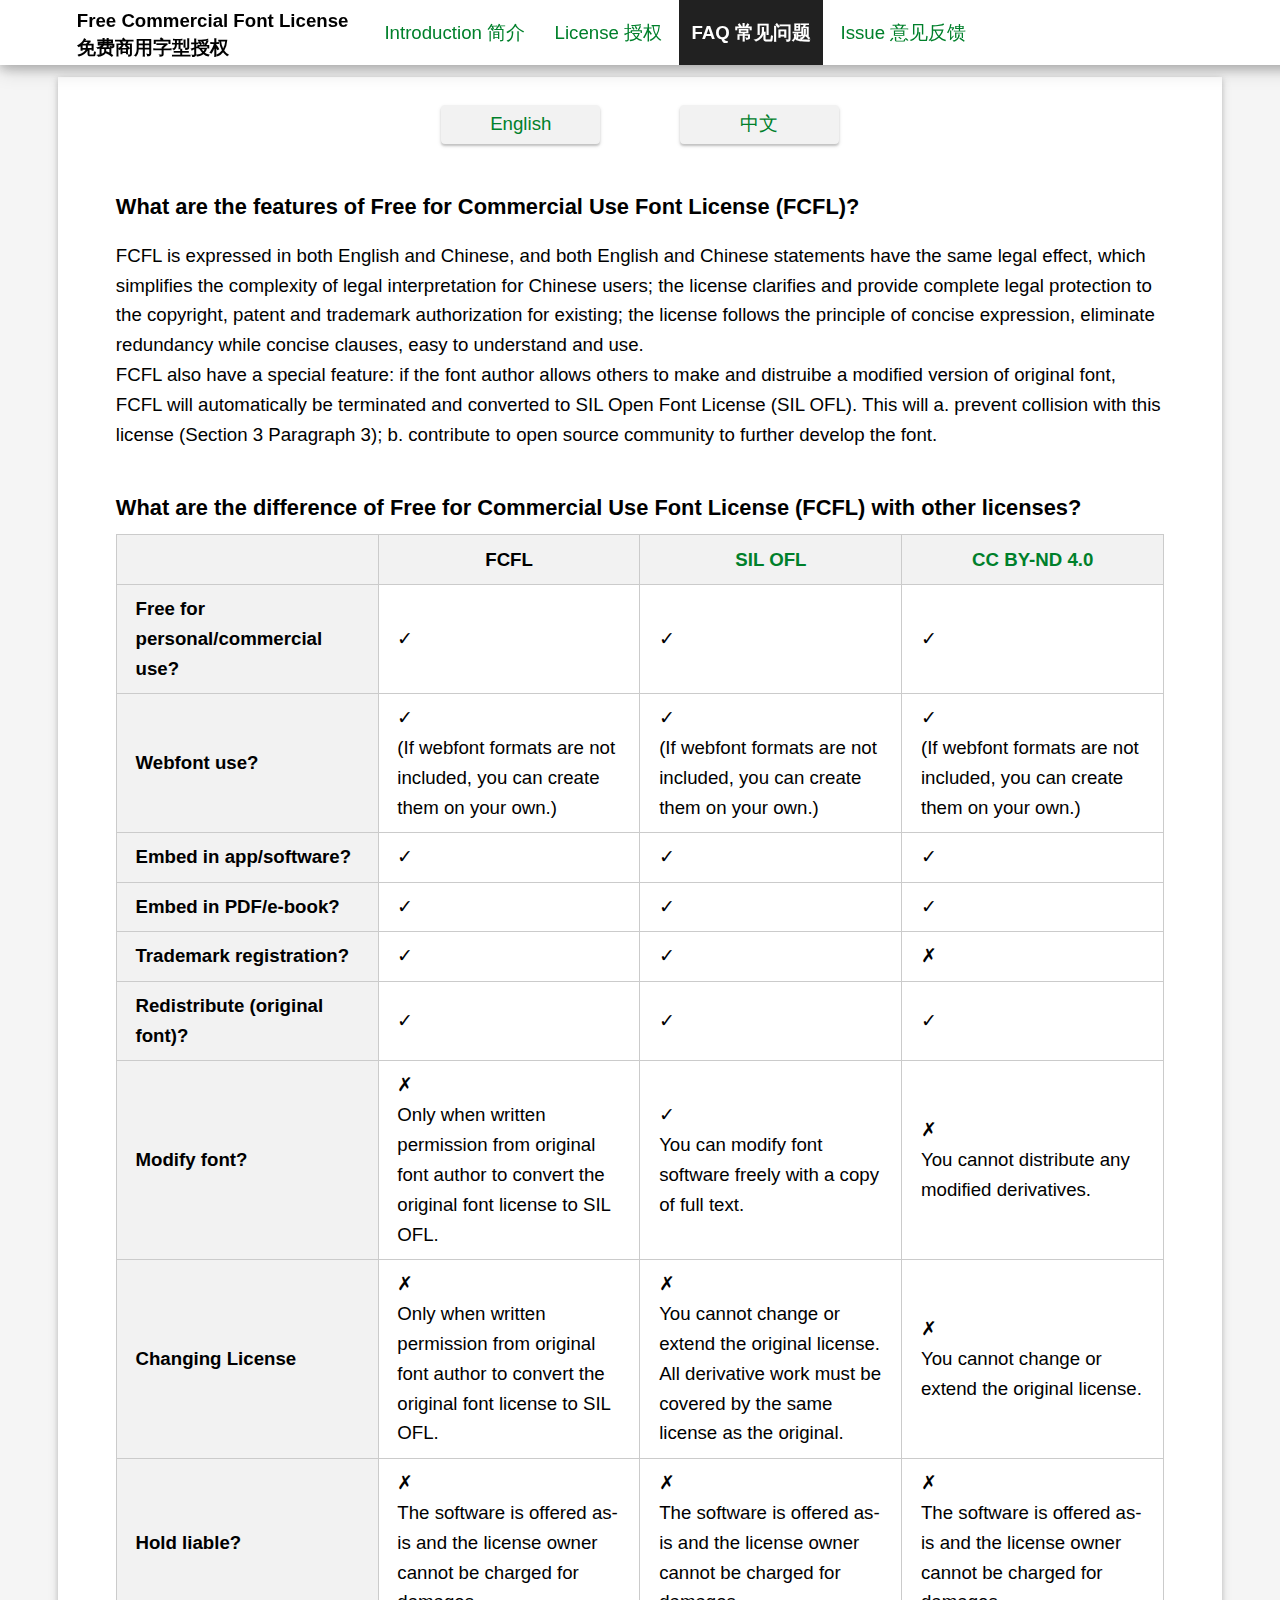
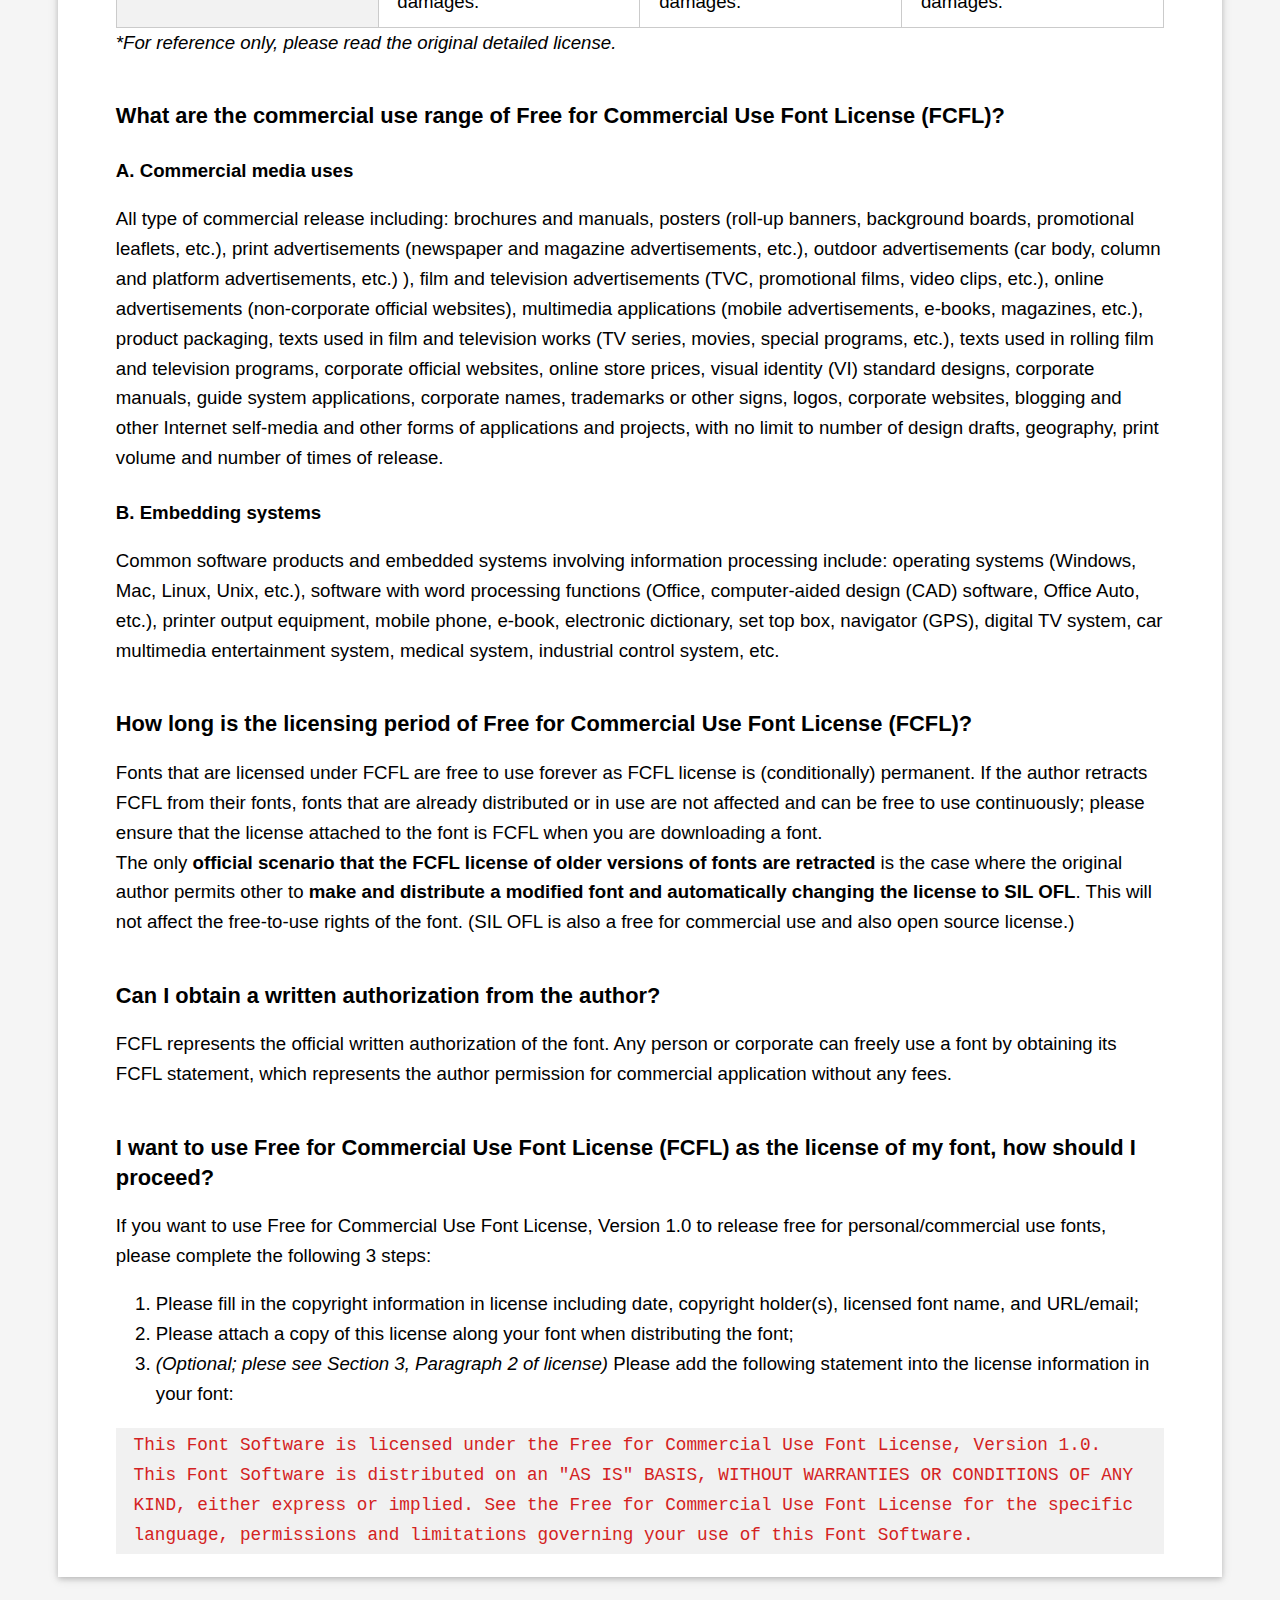
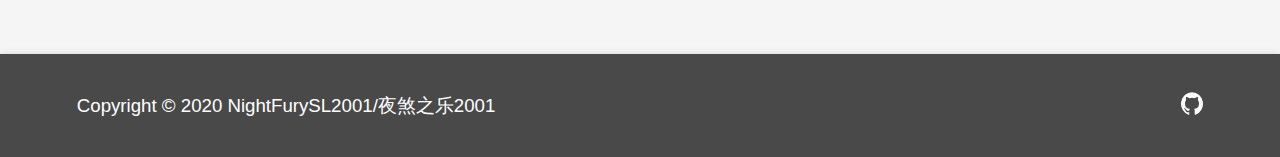
==== fcfl/faq.html @ 2763267d "Move to subfolder" ====
<!DOCTYPE html>
<html lang="en">
    <head>
        <title>Free Commercial Font License (FCFL) - FAQ | 常见问题</title>
        <meta charset="UTF-8">
        <meta name="viewport" conwtent="width=device-width, initial-scale=1">
        <meta name="description" content="A font license for free for commercial use fonts. 一个让字体免费商用的授权。"> <!-- ˜150 chars -->
        <meta property="og:title" content="Free Commercial Font License (FCFL)">
        <meta property="og:description" content="A font license for free for commercial use fonts. 一个让字体免费商用的授权。"> <!-- ˜300 chars -->
        <meta property="og:site_name" content="Free Commercial Font License (FCFL)">
        <meta property="og:locale" content="en_US">
        <meta property="og:type" content="website">
        <meta property="og:url" content="http://www.fcfl.net">
        <meta property="og:image" content="http://free-commercial-font-license-chinese.github.io/fcfl/meta.png"> <!-- 200x200px - 1200x1200px -->
        <link rel="stylesheet" href="style.css">
    </head>
    <body>
        <!-- Navbar -->
        <nav class="navbar">
            <strong class="nav-title">Free Commercial Font License<br>免费商用字型授权</strong>
            <a href="/" class="nav-link">Introduction 简介</a>
            <a href="license.html" class="nav-link">License 授权</a>
            <a href="" class="nav-link nav-highlight">FAQ 常见问题</a>
            <a href="https://github.com/free-commercial-font-license-chinese/fcfl/issues" class="nav-link" target="_blank">Issue 意见反馈</a>
        </nav>
        <div class="content">
            <div class="content-text">
                <a id="lang-en" class="button lang-item" href="#lang-en">English</a>
                <a id="lang-zh" class="button lang-item" href="#lang-zh">中文</a>
                <article id="article-en" lang="en">
                    <h3>What are the features of Free for Commercial Use Font License (FCFL)?</h3>
                    <p>FCFL is expressed in both English and Chinese, and both English and Chinese statements have the same legal effect, which simplifies the complexity of legal interpretation for Chinese users; the license clarifies and provide complete legal protection to the copyright, patent and trademark authorization for existing; the license follows the principle of concise expression, eliminate redundancy while concise clauses, easy to understand and use.<br>
                    FCFL also have a special feature: if the font author allows others to make and distruibe a modified version of original font, FCFL will automatically be terminated and converted to SIL Open Font License (SIL OFL). This will a. prevent collision with this license (Section 3 Paragraph 3); b. contribute to open source community to further develop the font.</p>

                    <h3>What are the difference of Free for Commercial Use Font License (FCFL) with other licenses?</h3>
                    <table class="comparison">
                        <tr>
                            <th></th>
                            <th scope="col">FCFL</th>
                            <th scope="col"><a href="https://scripts.sil.org/OFL" target="_blank">SIL OFL</a></th>
                            <th scope="col"><a href="https://creativecommons.org/licenses/by-nd/4.0/" target="_blank">CC BY-ND 4.0</a></th>
                        </tr>
                        <tr>
                            <th scope="row">Free for personal/commercial use?</th>
                            <td>✓</td>
                            <td>✓</td>
                            <td>✓</td>
                        </tr>
                        <tr>
                            <th scope="row">Webfont use?</th>
                            <td>✓<br>(If webfont formats are not included, you can create them on your own.)</td>
                            <td>✓<br>(If webfont formats are not included, you can create them on your own.)</td>
                            <td>✓<br>(If webfont formats are not included, you can create them on your own.)</td>
                        </tr>
                        <tr>
                            <th scope="row">Embed in app/software?</th>
                            <td>✓</td>
                            <td>✓</td>
                            <td>✓</td>
                        </tr>
                        <tr>
                            <th scope="row">Embed in PDF/e-book?</th>
                            <td>✓</td>
                            <td>✓</td>
                            <td>✓</td>
                        </tr>
                        <tr>
                            <th scope="row">Trademark registration?</th>
                            <td>✓</td>
                            <td>✓</td>
                            <td>✗</td>
                        </tr>
                        <tr>
                            <th scope="row">Redistribute (original font)?</th>
                            <td>✓</td>
                            <td>✓</td>
                            <td>✓</td>
                        </tr>
                        <tr>
                            <th scope="row">Modify font?</th>
                            <td>✗<br>Only when written permission from original font author to convert the original font license to SIL OFL.</td>
                            <td>✓<br>You can modify font software freely with a copy of full text.</td>
                            <td>✗<br>You cannot distribute any modified derivatives.</td>
                        </tr>
                        <tr>
                            <th scope="row">Changing License</th>
                            <td>✗<br>Only when written permission from original font author to convert the original font license to SIL OFL.</td>
                            <td>✗<br>You cannot change or extend the original license. All derivative work must be covered by the same license as the original.</td>
                            <td>✗<br>You cannot change or extend the original license.</td>
                        </tr>
                        <tr>
                            <th scope="row">Hold liable?</th>
                            <td>✗<br>The software is offered as-is and the license owner cannot be charged for damages.</td>
                            <td>✗<br>The software is offered as-is and the license owner cannot be charged for damages.</td>
                            <td>✗<br>The software is offered as-is and the license owner cannot be charged for damages.</td>
                        </tr>
                    </table>
                    <em>*For reference only, please read the original detailed license.</em>

                    <h3>What are the commercial use range of Free for Commercial Use Font License (FCFL)?</h3>
                    <h4>A. Commercial media uses</h4>
                    <p>All type of commercial release including: brochures and manuals, posters (roll-up banners, background boards, promotional leaflets, etc.), print advertisements (newspaper and magazine advertisements, etc.), outdoor advertisements (car body, column and platform advertisements, etc.) ), film and television advertisements (TVC, promotional films, video clips, etc.), online advertisements (non-corporate official websites), multimedia applications (mobile advertisements, e-books, magazines, etc.), product packaging, texts used in film and television works (TV series, movies, special programs, etc.), texts used in rolling film and television programs, corporate official websites, online store prices, visual identity (VI) standard designs, corporate manuals, guide system applications, corporate names, trademarks or other signs, logos, corporate websites, blogging and other Internet self-media and other forms of applications and projects, with no limit to number of design drafts, geography, print volume and number of times of release.</p>
                    <h4>B. Embedding systems</h4>
                    <p>Common software products and embedded systems involving information processing include: operating systems (Windows, Mac, Linux, Unix, etc.), software with word processing functions (Office, computer-aided design (CAD) software, Office Auto, etc.), printer output equipment, mobile phone, e-book, electronic dictionary, set top box, navigator (GPS), digital TV system, car multimedia entertainment system, medical system, industrial control system, etc.</p>

                    <h3>How long is the licensing period of Free for Commercial Use Font License (FCFL)?</h3>
                    <p>Fonts that are licensed under FCFL are free to use forever as FCFL license is (conditionally) permanent. If the author retracts FCFL from their fonts, fonts that are already distributed or in use are not affected and can be free to use continuously; please ensure that the license attached to the font is FCFL when you are downloading a font.<br>
                    The only <strong>official scenario that the FCFL license of older versions of fonts are retracted</strong> is the case where the original author permits other to <strong>make and distribute a modified font and automatically changing the license to SIL OFL</strong>. This will not affect the free-to-use rights of the font. (SIL OFL is also a free for commercial use and also open source license.)</p>

                    <h3>Can I obtain a written authorization from the author?</h3>
                    <p>FCFL represents the official written authorization of the font. Any person or corporate can freely use a font by obtaining its FCFL statement, which represents the author permission for commercial application without any fees.</p>

                    <h3>I want to use Free for Commercial Use Font License (FCFL) as the license of my font, how should I proceed?</h3>
                    <p>If you want to use Free for Commercial Use Font License, Version 1.0 to release free for personal/commercial use fonts, please complete the following 3 steps:</p>
                    <ol>
                        <li>Please fill in the copyright information in license including date, copyright holder(s), licensed font name, and URL/email;</li>
                        <li>Please attach a copy of this license along your font when distributing the font;</li>
                        <li><em>(Optional; plese see Section 3, Paragraph 2 of license)</em> Please add the following statement into the license information in your font:</li>
                    </ol>
                    <code>
                        This Font Software is licensed under the Free for Commercial Use Font License, Version 1.0. This Font Software is distributed on an "AS IS" BASIS, WITHOUT WARRANTIES OR CONDITIONS OF ANY KIND, either express or implied. See the Free for Commercial Use Font License for the specific language, permissions and limitations governing your use of this Font Software.
                    </code>
                </article>
                <article id="article-zh" lang="zh">
                    <h3>《免费商用字型授权》(FCFL) 的特点是什么？</h3>
                    <p>FCFL 授权采用中英文表达，中英文表述具有同等法律效力，简化了中国使用者进行法律解释时的复杂度；授权针对现有诉讼问题更清晰地明确版权、专利和商标授权，提供更完善的法律保护；授权遵从表述简洁原则，去除冗余，条款简洁，容易理解，容易使用。<br>
                    FCFL 授权还有一个特点：如果作者允许他人制作并发布衍生字体后，FCFL 将会自动终止并转换成《SIL 开源字型授权》（下称 《SIL OFL》）。此举动一来避免与本授权的条款（第三章第3段）起冲突；二来此举动可以协助贡献开源社区进一步发展字体。</p>

                    <h3>《免费商用字型授权》(FCFL) 与其他授权的区别在哪里？</h3>
                    <table class="comparison">
                        <tr>
                            <th></th>
                            <th scope="col">FCFL</th>
                            <th scope="col"><a href="https://scripts.sil.org/OFL" target="_blank">SIL OFL</a></th>
                            <th scope="col"><a href="https://creativecommons.org/licenses/by-nd/4.0/" target="_blank">CC BY-ND 4.0</a></th>
                        </tr>
                        <tr>
                            <th scope="row">免费个人/商用使用？</th>
                            <td>✓</td>
                            <td>✓</td>
                            <td>✓</td>
                        </tr>
                        <tr>
                            <th scope="row">网页字体使用？</th>
                            <td>✓<br>（如果字体没有附带网页字体格式，可以自行转换。）</td>
                            <td>✓<br>（如果字体没有附带网页字体格式，可以自行转换。）</td>
                            <td>✓<br>（如果字体没有附带网页字体格式，可以自行转换。）</td>
                        </tr>
                        <tr>
                            <th scope="row">软件/App 内嵌？</th>
                            <td>✓</td>
                            <td>✓</td>
                            <td>✓</td>
                        </tr>
                        <tr>
                            <th scope="row">PDF/电子书内嵌？</th>
                            <td>✓</td>
                            <td>✓</td>
                            <td>✓</td>
                        </tr>
                        <tr>
                            <th scope="row">商标注册？</th>
                            <td>✓</td>
                            <td>✓</td>
                            <td>✗</td>
                        </tr>
                        <tr>
                            <th scope="row">重新分发（原版字体）？</th>
                            <td>✓</td>
                            <td>✓</td>
                            <td>✓</td>
                        </tr>
                        <tr>
                            <th scope="row">修改字体？</th>
                            <td>✗<br>只能在取得作者书面授权下，把原字体的授权修改为 SIL OFL。</td>
                            <td>✓<br>衍生字体皆用 SIL OFL，需附带同样授权文本。</td>
                            <td>✗<br>不可重新发布修改后的字体。</td>
                        </tr>
                        <tr>
                            <th scope="row">修改授权？</th>
                            <td>✗<br>于作者书面同意下只能更换为 SIL OFL。</td>
                            <td>✗<br>不能更改或扩展原始授权。 所有衍生字体必须具有与原始字体相同的授权。</td>
                            <td>✗<br>不能更改或扩展原始授权。</td>
                        </tr>
                        <tr>
                            <th scope="row">承担责任？</th>
                            <td>✗<br>按原样提供 (AS-IS)，不能向授权持有者控诉任何损害赔偿。</td>
                            <td>✗<br>按原样提供 (AS-IS)，不能向授权持有者控诉任何损害赔偿。</td>
                            <td>✗<br>按原样提供 (AS-IS)，不能向授权持有者控诉任何损害赔偿。</td>
                        </tr>
                    </table>
                    <em>*仅供参考，请自行阅读详细授权。</em>

                    <h3>《免费商用字型授权》(FCFL) 可商用的范围指的是什么？</h3>
                    <h4>A．全媒体商业发布</h4>
                    <p>包含商业发布的所有类型。其中包括：手册（宣传册、楼书、说明书等）、海报（易拉宝、背景板、促销单张等）、平面广告（报纸及杂志广告等）、户外广告（车身、立柱及站台广告等）、影视广告（TVC、宣传片、视频短片等）、网络广告（非企业官网）、新媒体应用（手机广告、电子书、杂志等）、产品包装、影视作品内用字（电视剧、电影、专题节目等）、滚动式影视节目内用字、企业官方网站、网络商铺价格、VI标准字、企业手册、导视系统应用、企业名称、商标或其他标志、标识、企业自有网站、微博、微信等互联网自媒体等各类应用形式及项目，且不限制设计稿数量、地域、印量和发布次数。</p>
                    <h4>B．嵌入式系统</h4>
                    <p>常见的涉及信息处理的软件产品和嵌入式系统包括：操作系统（Windows、Mac、Linux、Unix等）、具有文字处理功能的软件（Office、CAD、OA等）、打印输出设备（<lang lang="en">printer</lang>） 、手机（<lang lang="en">mobile phone</lang>）、电子书（<lang lang="en">e-book</lang>）、电子字典、机顶盒（<lang lang="en">set top box</lang>）、导航仪（<lang lang="en">navigator</lang>、GPS）、数字电视系统（<lang lang="en">digital TV</lang>）、车载娱乐终端（<lang lang="en">car multimedia entertainment system</lang>）、医疗系统、工业控制系统等。</p>

                    <h3>《免费商用字型授权》(FCFL) 的授权时间是多久？</h3>
                    <p>使用 FCFL 授权的字体可以永久免费使用，因为 FCFL 授权具有（有条件）永久性。如果作者撤回 FCFL 授权许可，则之前已分发或已经使用的字体不受撤回影响，依然可以继续免费使用；下载字体时请确保字体一并附带的授权是《免费商用字型授权》(FCFL) 即可。<br>
                    FCFL 授权字体<strong>唯一可以正式撤回以往版本字体授权的情况</strong>是在作者同意他人<strong>制作并发布衍生字体后自动转换成 SIL OFL 授权</strong>；此举动不会影响该字体的免费使用权。（SIL OFL 也是一款免费商用且开源的授权。）</p>

                    <h3>我可以向作者索取书面授权书吗？</h3>
                    <p>FCFL 授权代表该字体的正式书面授权书。任何个人或企业只需使用该款字体的 FCFL 授权，即代表作者已授权个人/企业免费使用该款字体，无需支付费用即可用于商业发布。</p>

                    <h3>我也想使用《免费商用字型授权》(FCFL) 作为字体的授权许可证，该如何操作？</h3>
                    <p>如果您希望以《免费商用字型授权》(FCFL) 1.0 版发布免费个人／商业使用字体，建议您完成以下三步骤：</p>
                    <ol>
                        <li>请您补充授权中的版权信息，包括日期、版权持有者（可多于一人）、授权的字体名称、以及网址或电邮地址；</li>
                        <li>请您随您的字体文件一并打包分发本授权副本；</li>
                        <li><em>（可选；请见授权第三章第2段）</em>请您在字体的授权信息内写入以下声明：</li>
                    </ol>
                    <code>
                        This Font Software is licensed under the Free for Commercial Use Font License, Version 1.0. This Font Software is distributed on an "AS IS" BASIS, WITHOUT WARRANTIES OR CONDITIONS OF ANY KIND, either express or implied. See the Free for Commercial Use Font License for the specific language, permissions and limitations governing your use of this Font Software.
                    </code>
                </article>
            </div>
        </div>
        <footer>
            <p id="footer-left">Copyright © 2020 NightFurySL2001/夜煞之乐2001</p>
            <p id="footer-right"><a href="https://github.com/free-commercial-font-license-chinese/fcfl"><img src="./github-logo.svg" class="github-logo" alt="GitHub Repo" rel="noreferrer"></a></p>
        </footer>
    </body>
</html>
---- fcfl/style.css ----
/*general*/
body{
    background-color: #f5f5f5;
    padding: 0;
    margin: 0;
    font-family: sans-serif;
    font-size: 14pt;
}
a{
    text-decoration: none;
    color: #00802B;
}
a:hover{
    color: #d42222;
}
h3{
    margin-top: 2em;
    margin-bottom: 0.5em;
}
h4{
    margin-bottom: 0;
}
/*navbar*/
.navbar{
    background-color:white;
    position: fixed;
    width: 100%;
    box-shadow:0 4px 10px 0 rgba(0,0,0,0.2),0 4px 20px 0 rgba(0,0,0,0.19);
    top: 0;
    padding: 0 6%;
    margin: 0;
    z-index: 5;
}
.nav-title,
.nav-link{
    display: inline-block;
    padding: .65em;
    line-height: 2.2em;
    vertical-align: bottom;
}
.nav-title{
    margin-right:1em;
    padding: 0 0 .25em 0;
    line-height: 1.4em;
}
.nav-highlight{
    background-color: #212121;
    color: #fff;
    font-weight: bold;
}

/*converting a to button*/
.button{
    display: inline-block;
    background-color: #f2f2f2;
    box-shadow: 0 2px 2px 0 rgba(0,0,0,0.16),0 2px 4px 0 rgba(0,0,0,0.12);
    border-radius: 3pt;
    text-align: center;
    margin: .25em 0;
    padding: .25em 2em;
}
.download{
    background-color: #124d20;
    color: white;
    min-width: 450px;
    line-height: 3em;
    border-radius: 8pt;
}
.download:hover{
    background-color: #d42222;
    color: white;
}

/*content*/
.content{ /*full screen*/
    padding: 6% 4.5%;
    min-height: 100%;
}
.content-text{ /*white background*/
    padding: 2% 5%;
    background-color: white;
    box-shadow: 0 2px 5px 0 rgba(0,0,0,0.16),0 2px 10px 0 rgba(0,0,0,0.12);
    line-height: 1.6em;
    text-align: center;
}
.lang-item{
    margin: .25em 2em;
    min-width: 4.5em;
}
article{
    text-align: left;
    margin-top: 3%;
}
.comparison{
    border-collapse: collapse;
    border-spacing: 0;
    border: 1px solid #cbcbcb;
    width: 100%;
    table-layout: fixed;
}
.comparison th,td {
    border: 1px solid #cbcbcb;/*  inner column border */
    overflow: visible; /*to make ths where the title is really long work*/
    padding: 0.5em 1em; /* cell padding */
}
.comparison th{
    background-color: #f2f2f2;
}
.comparison th[scope="col"]{
    text-align: center;
}
.comparison th[scope="row"]{
    width:80%;
}

/*switching language*/
#article-zh,
#lang-zh:target ~ #article-en {
    display: none;
}
#article-en,
#lang-zh:target ~ #article-zh {
    display: block;
}
#lang-en:target,
#lang-zh:target {
    font-weight: bold;
    color:black;
}

/*only chinese ver*/
.sample-font {
    padding: 0 6%;
}
.sample-font-list{
    display: flex;
    flex-direction: row;
    flex-wrap: wrap;
    list-style-type: none;
    margin:0;
    padding: 10px;
}
.sample-font-list li {
    margin:10px 10px 0 0 ;  
    border:#ccc 1px solid;
    background: #fff;
    padding:0.5em 2em;
}
.sample-font-list li:hover{
    background:#1b60d4;
    border-color:#1b60d4;
    color:#fff;
}
.thanks {
    padding: 3% 6%;
}

/*code*/
code{
    display: inline-block;
    font-family: Consolas, "Courier New", monospace;
    color: #d42222;
    background-color: #f1f1f1;
    padding: .2em 1em;
    font-size: 95%;
}

/*footer*/
footer{
    max-width: 100%;
    box-shadow: 0 2px 5px 0 rgba(0,0,0,0.16),0 2px 10px 0 rgba(0,0,0,0.12);
    background-color: #494949;
    color: white;
    padding: 0 6%;
    margin: 0;
    z-index: 5;
    overflow: auto;
}
#footer-left{
    line-height: 3.5em;
    float:left;
    vertical-align: middle;
}
#footer-right{
    line-height: 3.5em;
    float:right;
    vertical-align: middle;
}
.github-logo{
    width: 1.2em;
    height: 1.2em;
    top:0.15em;
    display: inline-flex;
    position: relative;
}
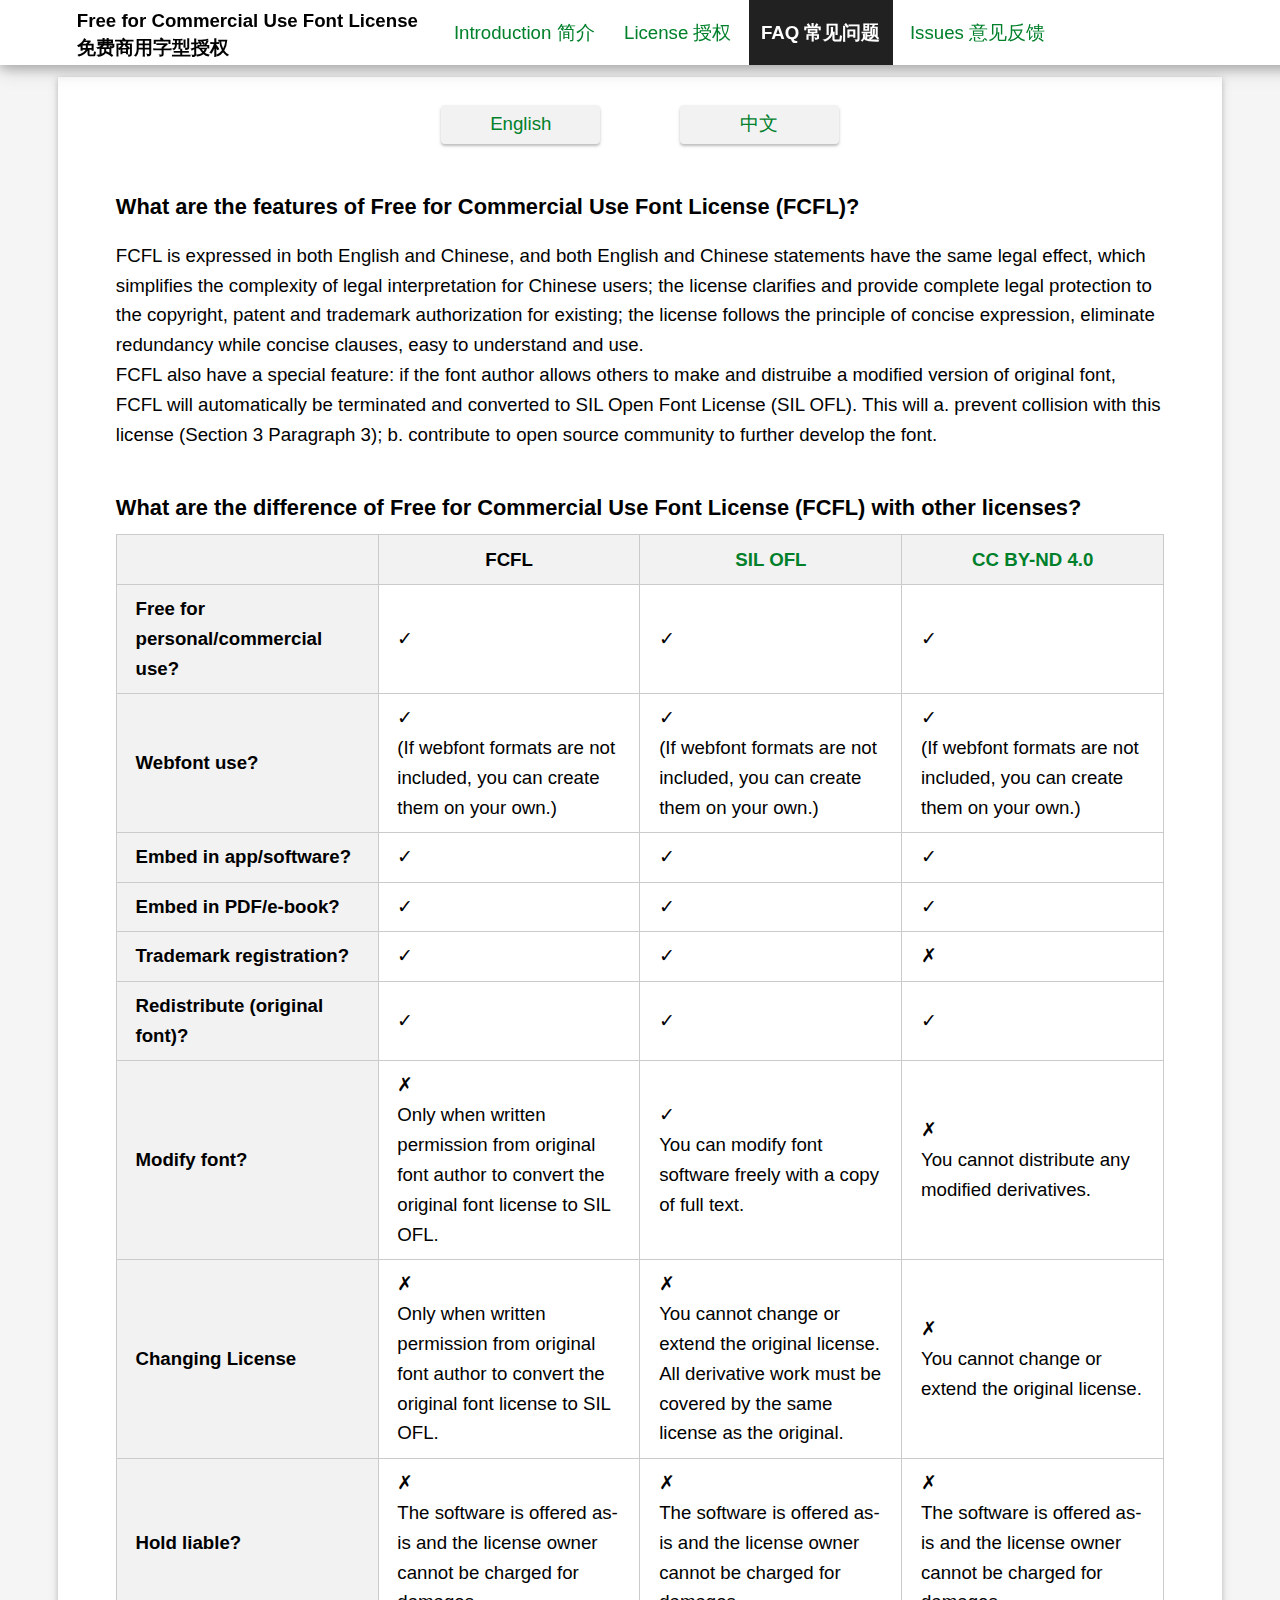
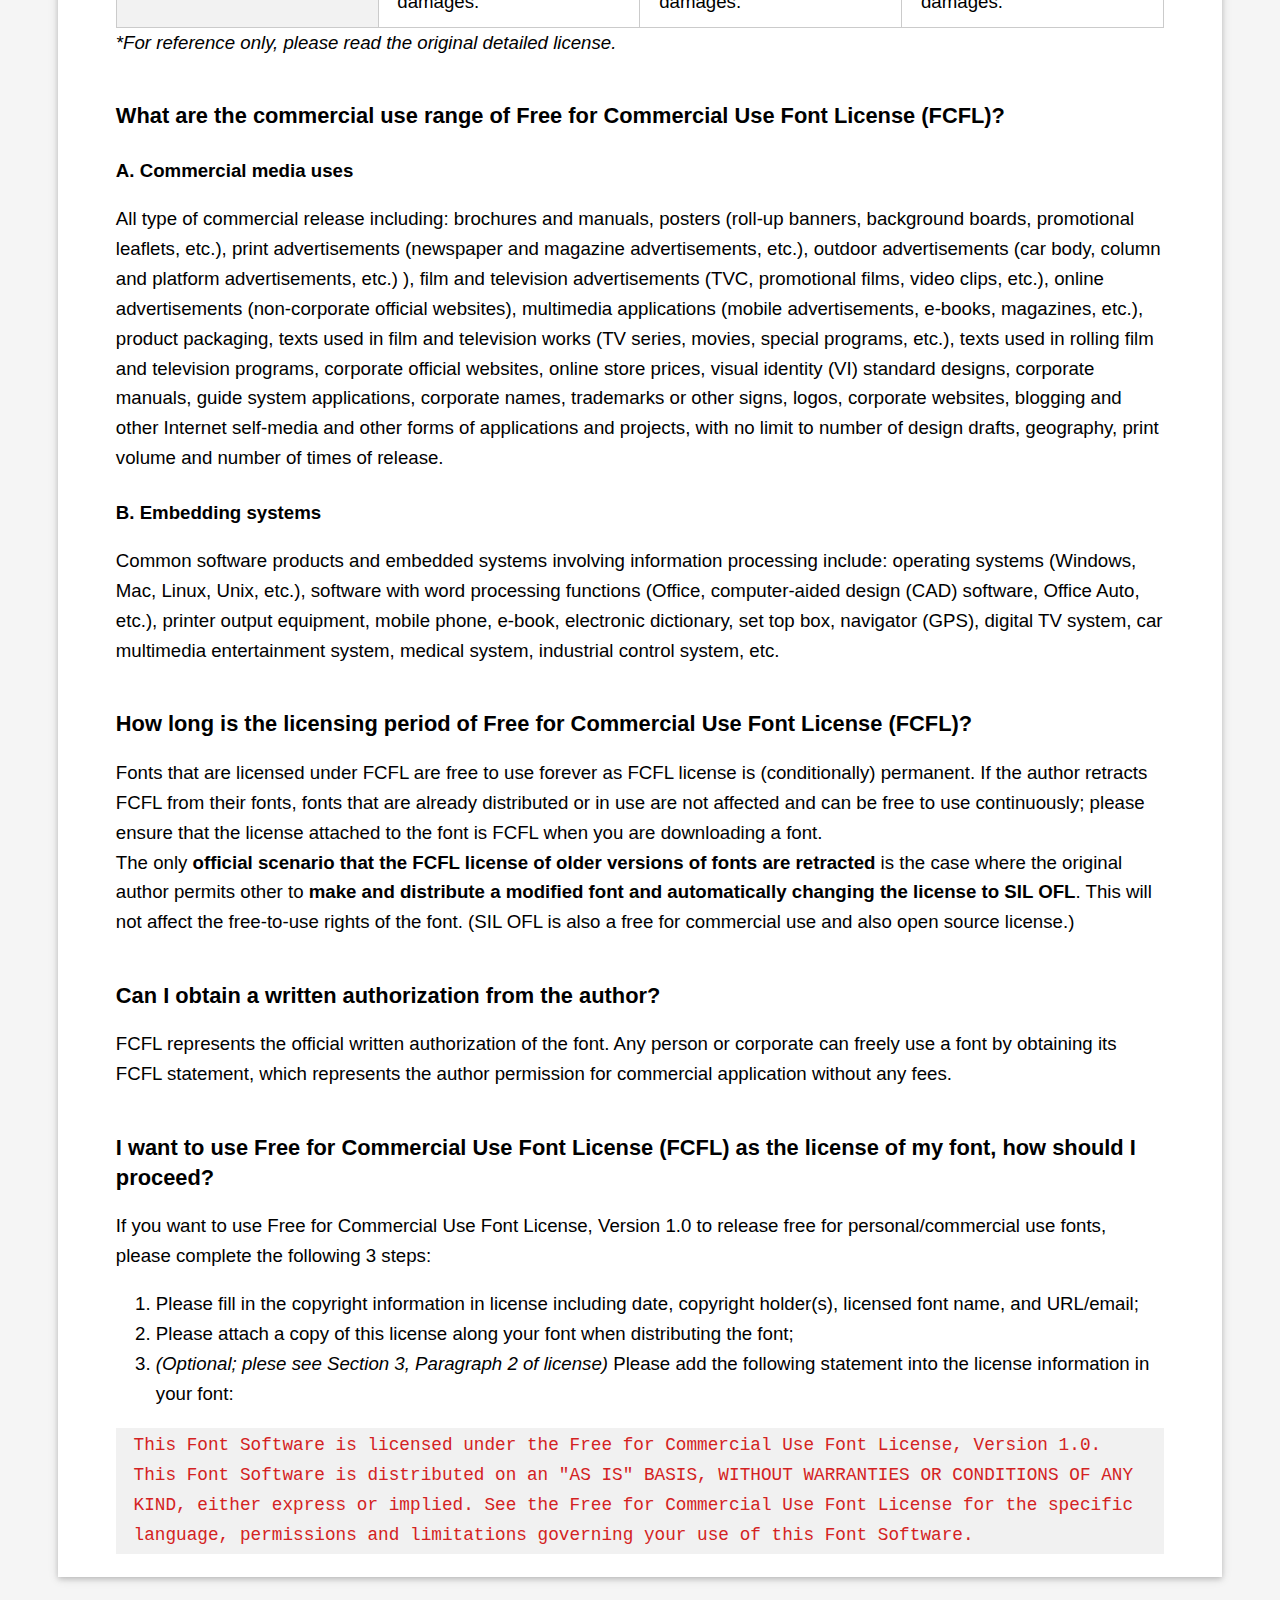
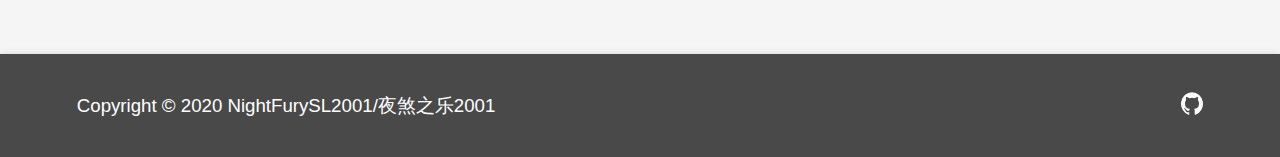
==== commit 36505481: "Update texts" ====
--- a/fcfl/faq.html
+++ b/fcfl/faq.html
@@ -1,13 +1,13 @@
 <!DOCTYPE html>
 <html lang="en">
     <head>
-        <title>Free Commercial Font License (FCFL) - FAQ | 常见问题</title>
+        <title>Free for Commercial Use Font License (FCFL) - FAQ | 常见问题</title>
         <meta charset="UTF-8">
         <meta name="viewport" conwtent="width=device-width, initial-scale=1">
         <meta name="description" content="A font license for free for commercial use fonts. 一个让字体免费商用的授权。"> <!-- ˜150 chars -->
-        <meta property="og:title" content="Free Commercial Font License (FCFL)">
+        <meta property="og:title" content="Free for Commercial Use Font License (FCFL)">
         <meta property="og:description" content="A font license for free for commercial use fonts. 一个让字体免费商用的授权。"> <!-- ˜300 chars -->
-        <meta property="og:site_name" content="Free Commercial Font License (FCFL)">
+        <meta property="og:site_name" content="Free for Commercial Use Font License (FCFL)">
         <meta property="og:locale" content="en_US">
         <meta property="og:type" content="website">
         <meta property="og:url" content="http://www.fcfl.net">
@@ -17,11 +17,11 @@
     <body>
         <!-- Navbar -->
         <nav class="navbar">
-            <strong class="nav-title">Free Commercial Font License<br>免费商用字型授权</strong>
+            <strong class="nav-title">Free for Commercial Use Font License<br>免费商用字型授权</strong>
             <a href="/" class="nav-link">Introduction 简介</a>
             <a href="license.html" class="nav-link">License 授权</a>
             <a href="" class="nav-link nav-highlight">FAQ 常见问题</a>
-            <a href="https://github.com/free-commercial-font-license-chinese/fcfl/issues" class="nav-link" target="_blank">Issue 意见反馈</a>
+            <a href="https://github.com/free-commercial-font-license-chinese/fcfl/issues" class="nav-link" target="_blank">Issues 意见反馈</a>
         </nav>
         <div class="content">
             <div class="content-text">
